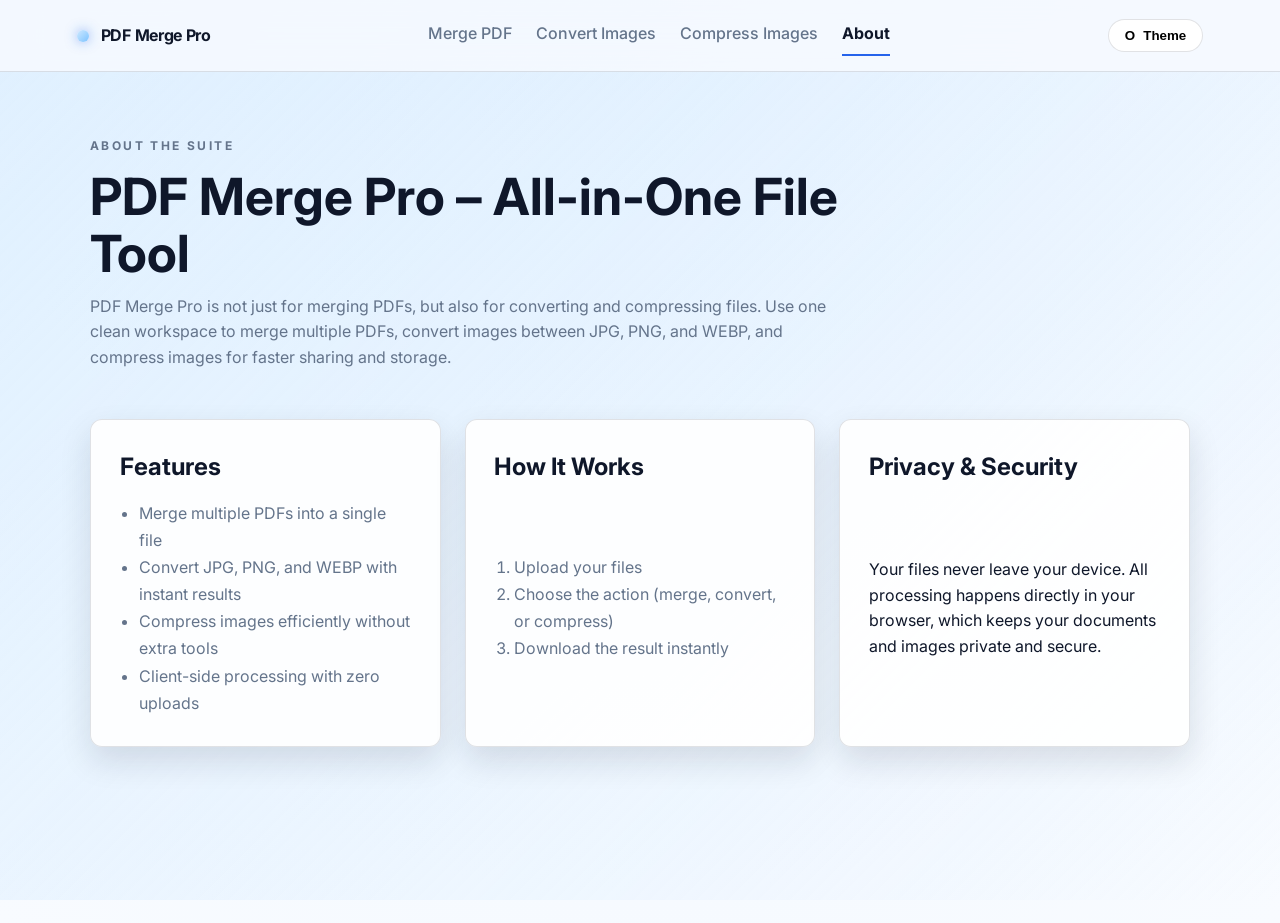
==== about.html @ 88d37eba "theme changes" ====
<!DOCTYPE html>
<html lang="en" data-theme="light">
  <head>
    <link rel="canonical" href="https://pdfmergeapp.netlify.app/about.html" />
    <title>About PDF Merge Pro</title>
    <meta
      name="description"
      content="Learn how PDF Merge Pro helps you merge PDFs, convert images, and compress files."
    />
    <meta name="author" content="PDF Merge Pro" />
    <meta name="robots" content="index, follow" />
    <meta charset="UTF-8" />
    <meta name="viewport" content="width=device-width, initial-scale=1.0" />
    <link rel="icon" href="./favicon.ico" />

    <script>
      (function () {
        const savedTheme =
          localStorage.getItem("theme") || localStorage.getItem("pdf-theme");
        if (savedTheme === "dark") {
          document.documentElement.setAttribute("data-theme", "dark");
          localStorage.setItem("theme", "dark");
        } else {
          document.documentElement.setAttribute("data-theme", "light");
          localStorage.setItem("theme", "light");
        }
      })();
    </script>

    <link rel="preconnect" href="https://fonts.googleapis.com" />
    <link rel="preconnect" href="https://fonts.gstatic.com" crossorigin />
    <link
      href="https://fonts.googleapis.com/css2?family=Inter:wght@400;500;600;700&display=swap"
      rel="stylesheet"
    />
    <link rel="stylesheet" href="./styles/styles.css" />
  </head>
  <body>
    <header class="site-header">
      <nav class="navbar">
        <div class="brand">
          <span class="logo-dot"></span>
          <span class="brand-text">PDF Merge Pro</span>
        </div>
        <div class="nav-links">
          <a href="index.html">Merge PDF</a>
          <a href="convert.html">Convert Images</a>
          <a href="compress.html">Compress Images</a>
          <a href="about.html" class="active">About</a>
        </div>
        <button class="theme-toggle" id="themeToggle" type="button" aria-label="Toggle dark mode">
          <span class="toggle-icon">O</span>
          <span class="toggle-text">Theme</span>
        </button>
      </nav>
    </header>

    <main>
      <section class="about-page container">
        <div class="about-hero">
          <p class="eyebrow">About the suite</p>
          <h1>PDF Merge Pro – All-in-One File Tool</h1>
          <p>
            PDF Merge Pro is not just for merging PDFs, but also for converting and compressing files.
            Use one clean workspace to merge multiple PDFs, convert images between JPG, PNG, and WEBP,
            and compress images for faster sharing and storage.
          </p>
        </div>

        <div class="about-grid">
          <article class="about-card">
            <h2>Features</h2>
            <ul>
              <li>Merge multiple PDFs into a single file</li>
              <li>Convert JPG, PNG, and WEBP with instant results</li>
              <li>Compress images efficiently without extra tools</li>
              <li>Client-side processing with zero uploads</li>
            </ul>
          </article>

          <article class="about-card">
            <h2>How It Works</h2>
            <ol>
              <li>Upload your files</li>
              <li>Choose the action (merge, convert, or compress)</li>
              <li>Download the result instantly</li>
            </ol>
          </article>

          <article class="about-card">
            <h2>Privacy & Security</h2>
            <p>
              Your files never leave your device. All processing happens directly in your browser,
              which keeps your documents and images private and secure.
            </p>
          </article>
        </div>
      </section>
    </main>

    <script>
      (function () {
        const themeToggle = document.getElementById("themeToggle");
        const initTheme = () => {
          const stored = localStorage.getItem("theme") || localStorage.getItem("pdf-theme");
          if (stored) {
            document.documentElement.setAttribute("data-theme", stored);
            localStorage.setItem("theme", stored);
          }
        };
        const toggleTheme = () => {
          const current = document.documentElement.getAttribute("data-theme");
          const next = current === "dark" ? "light" : "dark";
          document.documentElement.setAttribute("data-theme", next);
          localStorage.setItem("theme", next);
        };
        if (themeToggle) {
          themeToggle.addEventListener("click", toggleTheme);
          initTheme();
        }
      })();
    </script>
  </body>
</html>
---- styles/styles.css ----
:root {
  color-scheme: light;
  --bg: #f8fbff;
  --bg-alt: #eef6ff;
  --surface: rgba(255, 255, 255, 0.9);
  --surface-strong: #ffffff;
  --surface-muted: rgba(255, 255, 255, 0.7);
  --text: #0f172a;
  --muted: #64748b;
  --accent: #2563eb;
  --accent-hover: #3b82f6;
  --accent-soft: rgba(37, 99, 235, 0.12);
  --border: rgba(15, 23, 42, 0.12);
  --shadow-lg: 0 24px 60px rgba(15, 23, 42, 0.14);
  --shadow-md: 0 14px 32px rgba(15, 23, 42, 0.12);
  --radius-lg: 16px;
  --radius-md: 12px;
  --max-width: 1100px;
}

[data-theme="dark"] {
  color-scheme: dark;
  --bg: #0f172a;
  --bg-alt: #111c34;
  --surface: rgba(15, 23, 42, 0.68);
  --surface-strong: rgba(17, 24, 39, 0.95);
  --surface-muted: rgba(15, 23, 42, 0.58);
  --text: #e2e8f0;
  --muted: #94a3b8;
  --accent: #60a5fa;
  --accent-hover: #93c5fd;
  --accent-soft: rgba(96, 165, 250, 0.18);
  --border: rgba(148, 163, 184, 0.2);
  --shadow-lg: 0 24px 60px rgba(2, 6, 23, 0.6);
  --shadow-md: 0 14px 32px rgba(2, 6, 23, 0.45);
}

* {
  box-sizing: border-box;
  margin: 0;
  padding: 0;
}

body {
  font-family: "Inter", sans-serif;
  background: radial-gradient(circle at top, var(--bg-alt), var(--bg));
  color: var(--text);
  min-height: 100vh;
  line-height: 1.6;
  overflow-x: hidden;
}

body::before {
  content: "";
  position: fixed;
  inset: 0;
  background: linear-gradient(135deg, rgba(207, 233, 255, 0.55), rgba(124, 195, 255, 0));
  pointer-events: none;
  z-index: -2;
}

[data-theme="dark"] body::before {
  background: radial-gradient(circle at top, rgba(96, 165, 250, 0.08), transparent 70%);
}

[hidden] {
  display: none !important;
}

a {
  color: inherit;
  text-decoration: none;
}

main {
  padding: 0 6vw 5rem;
}

.container {
  width: min(100%, var(--max-width));
  margin: 0 auto;
}

.glass {
  background: var(--surface);
  border: 1px solid var(--border);
  border-radius: var(--radius-lg);
  box-shadow: var(--shadow-lg);
  backdrop-filter: blur(18px);
}

.site-header {
  position: sticky;
  top: 0;
  z-index: 10;
  background: rgba(248, 251, 255, 0.8);
  border-bottom: 1px solid var(--border);
  backdrop-filter: blur(18px);
}

[data-theme="dark"] .site-header {
  background: rgba(15, 23, 42, 0.8);
}

.navbar {
  display: flex;
  align-items: center;
  justify-content: space-between;
  padding: 1.2rem 6vw;
  gap: 1.5rem;
}

.brand {
  display: flex;
  align-items: center;
  gap: 0.75rem;
  font-weight: 700;
  letter-spacing: -0.02em;
}

.logo-dot {
  width: 12px;
  height: 12px;
  border-radius: 50%;
  background: linear-gradient(135deg, #cfe9ff, #7cc3ff);
  box-shadow: 0 0 12px rgba(37, 99, 235, 0.5);
}

.nav-links {
  display: flex;
  gap: 1.5rem;
  font-weight: 500;
  color: var(--muted);
}

.nav-links a {
  position: relative;
  padding-bottom: 0.2rem;
  transition: color 0.3s ease;
}

.nav-links a::after {
  content: "";
  position: absolute;
  left: 0;
  bottom: -6px;
  width: 0;
  height: 2px;
  background: var(--accent);
  transition: width 0.3s ease;
}

.nav-links a:hover {
  color: var(--text);
}

.nav-links a:hover::after {
  width: 100%;
}

.nav-links a.active {
  color: var(--text);
  font-weight: 700;
}

.nav-links a.active::after {
  width: 100%;
}

.theme-toggle {
  border: 1px solid var(--border);
  background: var(--surface-strong);
  border-radius: 999px;
  padding: 0.5rem 1rem;
  display: inline-flex;
  align-items: center;
  gap: 0.5rem;
  font-weight: 600;
  cursor: pointer;
  transition: all 0.3s ease;
}

.theme-toggle:hover {
  transform: translateY(-1px) scale(1.02);
}

.eyebrow {
  text-transform: uppercase;
  letter-spacing: 0.2em;
  font-size: 0.75rem;
  color: var(--accent);
  font-weight: 700;
}

.hero {
  display: grid;
  grid-template-columns: repeat(auto-fit, minmax(280px, 1fr));
  gap: 2.5rem;
  padding: 4rem 0 2rem;
  align-items: center;
}

.hero h1 {
  font-size: clamp(2.5rem, 4vw, 3rem);
  font-weight: 700;
  line-height: 1.1;
  letter-spacing: -0.02em;
}

.hero p {
  color: var(--muted);
}

.hero-actions {
  margin-top: 1.5rem;
  display: flex;
  gap: 1rem;
  flex-wrap: wrap;
}

.hero-card {
  padding: 2rem;
}

.tool-shell {
  margin-top: 2rem;
  padding: 2rem;
}

.tool-grid {
  display: grid;
  grid-template-columns: repeat(auto-fit, minmax(280px, 1fr));
  gap: 2rem;
  align-items: start;
}

.drop-zone,
.converter-drop,
.compress-drop {
  border: 2px dashed var(--border);
  border-radius: var(--radius-md);
  padding: 2rem 1.5rem;
  text-align: center;
  background: var(--surface-muted);
  transition: all 0.3s ease;
  position: relative;
}

.drop-zone.active,
.converter-drop.active,
.compress-drop.active {
  border-color: var(--accent);
  background: var(--accent-soft);
}

.drop-zone input,
.converter-drop input,
.compress-drop input {
  position: absolute;
  inset: 0;
  opacity: 0;
  cursor: pointer;
}

.drop-content,
.converter-drop-content,
.compress-drop-content {
  display: grid;
  gap: 0.5rem;
  color: var(--muted);
}

.drop-icon,
.converter-drop-icon,
.compress-drop-icon {
  font-size: 2rem;
  color: var(--accent);
}

.primary,
.ghost {
  border-radius: 999px;
  padding: 0.75rem 1.6rem;
  font-weight: 600;
  cursor: pointer;
  border: none;
  transition: all 0.3s ease;
}

.primary {
  background: var(--accent);
  color: #ffffff;
  box-shadow: 0 14px 24px rgba(37, 99, 235, 0.22);
}

.primary:hover {
  background: var(--accent-hover);
  transform: translateY(-1px) scale(1.02);
}

.ghost {
  background: transparent;
  border: 1px solid var(--border);
  color: var(--text);
}

.ghost:hover {
  border-color: var(--accent);
  transform: translateY(-1px) scale(1.02);
}

.status,
.converter-status,
.compress-status {
  margin-top: 1rem;
  min-height: 1.4rem;
  font-weight: 600;
}

.status.success,
.converter-status.success,
.compress-status.success {
  color: #16a34a;
}

.status.error,
.converter-status.error,
.compress-status.error {
  color: #dc2626;
}

.status.info,
.converter-status.info,
.compress-status.info {
  color: var(--muted);
}

.file-list,
.results-list,
.compress-results-list {
  list-style: none;
  display: grid;
  gap: 1rem;
  margin-top: 1.5rem;
}

.file-card,
.result-card,
.compress-result-card {
  background: var(--surface-muted);
  border-radius: var(--radius-md);
  padding: 1rem 1.2rem;
  border: 1px solid var(--border);
}

.progress,
.compress-progress {
  margin-top: 1rem;
  display: flex;
  align-items: center;
  gap: 1rem;
}

.progress[aria-hidden="true"],
.compress-progress[aria-hidden="true"] {
  display: none;
}

.progress-track,
.compress-track {
  flex: 1;
  height: 8px;
  background: rgba(100, 116, 139, 0.2);
  border-radius: 999px;
  overflow: hidden;
}

.progress-fill,
.compress-fill {
  height: 100%;
  width: 0;
  background: linear-gradient(120deg, #cfe9ff, #7cc3ff);
  transition: width 0.2s ease;
}

.download-panel {
  margin-top: 1.5rem;
  padding: 1.5rem;
  border-radius: var(--radius-md);
  background: var(--accent-soft);
  display: flex;
  align-items: center;
  justify-content: space-between;
  gap: 1rem;
}

.converter-actions,
.compress-actions,
.merge-actions {
  display: flex;
  gap: 0.8rem;
  flex-wrap: wrap;
  margin-top: 1.5rem;
}

.converter-controls,
.compress-controls {
  display: grid;
  gap: 1rem;
  margin-top: 1.5rem;
}

.control-row label,
.converter-controls label,
.filename-label {
  font-weight: 600;
  color: var(--muted);
}

select,
input[type="text"],
input[type="number"],
input[type="range"] {
  width: 100%;
  border: 1px solid var(--border);
  background: var(--surface-strong);
  border-radius: var(--radius-md);
  padding: 0.6rem 0.8rem;
  font-weight: 500;
  color: var(--text);
}

.converter-results,
.compress-results,
.merge-list {
  padding: 2rem;
}

.results-header,
.compress-results-header {
  display: flex;
  align-items: center;
  justify-content: space-between;
  gap: 1rem;
  margin-bottom: 1rem;
}

#imageCount,
#compressCount {
  color: var(--muted);
  font-weight: 600;
}

.result-meta,
.compress-result-meta {
  color: var(--muted);
  font-size: 0.9rem;
}

.results-empty,
.compress-empty,
.empty-state {
  text-align: center;
  padding: 2rem;
  border: 1px dashed var(--border);
  border-radius: var(--radius-md);
  color: var(--muted);
}

.converter-loading,
.compress-loading,
.loading {
  position: fixed;
  inset: 0;
  background: rgba(15, 23, 42, 0.4);
  display: grid;
  place-items: center;
  color: #ffffff;
  gap: 1rem;
  backdrop-filter: blur(6px);
}

.spinner {
  width: 48px;
  height: 48px;
  border-radius: 50%;
  border: 4px solid rgba(255, 255, 255, 0.2);
  border-top-color: #ffffff;
  animation: spin 1s linear infinite;
}

.file-card {
  display: grid;
  grid-template-columns: auto 1fr auto auto;
  align-items: center;
  gap: 1rem;
}

.file-order {
  width: 36px;
  height: 36px;
  border-radius: 50%;
  background: var(--accent-soft);
  display: grid;
  place-items: center;
  font-weight: 700;
}

.file-info h4 {
  font-weight: 600;
  margin-bottom: 0.2rem;
}

.file-info span {
  color: var(--muted);
  font-size: 0.85rem;
}

.drag-handle,
.remove {
  border: none;
  background: transparent;
  font-weight: 600;
  color: var(--muted);
  cursor: grab;
}

.remove {
  color: #dc2626;
  cursor: pointer;
}

.compress-result-main {
  display: flex;
  align-items: center;
  justify-content: space-between;
  gap: 1rem;
  flex-wrap: wrap;
}

.compress-preview {
  display: grid;
  grid-template-columns: repeat(auto-fit, minmax(120px, 1fr));
  gap: 0.8rem;
  margin-top: 0.8rem;
}

.preview-item {
  display: grid;
  gap: 0.4rem;
  color: var(--muted);
  font-size: 0.8rem;
}

.preview-item img {
  width: 100%;
  border-radius: var(--radius-md);
  border: 1px solid var(--border);
  background: #ffffff;
  object-fit: cover;
}

.slider-row {
  display: flex;
  align-items: center;
  gap: 1rem;
}

.resize-row {
  display: grid;
  grid-template-columns: repeat(auto-fit, minmax(120px, 1fr));
  gap: 0.8rem;
}

.progress-text,
.compress-text {
  font-weight: 600;
  color: var(--muted);
}

.about-page {
  padding: 4rem 0 6rem;
}

.about-hero {
  max-width: 760px;
  display: grid;
  gap: 0.8rem;
  margin-bottom: 3rem;
}

.about-hero h1 {
  font-size: clamp(2.4rem, 4vw, 3.2rem);
  font-weight: 700;
  line-height: 1.1;
}

.about-hero p {
  color: var(--muted);
}

.about-grid {
  display: grid;
  grid-template-columns: repeat(auto-fit, minmax(240px, 1fr));
  gap: 1.5rem;
}

.about-card {
  background: var(--surface);
  border-radius: var(--radius-md);
  padding: 1.8rem;
  box-shadow: var(--shadow-md);
  display: grid;
  gap: 0.8rem;
  border: 1px solid var(--border);
}

.about-card ul,
.about-card ol {
  margin-left: 1.2rem;
  color: var(--muted);
  line-height: 1.7;
}

@keyframes spin {
  to {
    transform: rotate(360deg);
  }
}

@media (max-width: 900px) {
  .nav-links {
    display: none;
  }
}

@media (max-width: 768px) {
  .hero {
    padding-top: 2.5rem;
  }

  .hero-actions,
  .converter-actions,
  .compress-actions,
  .merge-actions {
    flex-direction: column;
    align-items: stretch;
  }

  .file-card {
    grid-template-columns: 1fr;
    justify-items: start;
  }

  .download-panel {
    flex-direction: column;
    align-items: flex-start;
  }
}
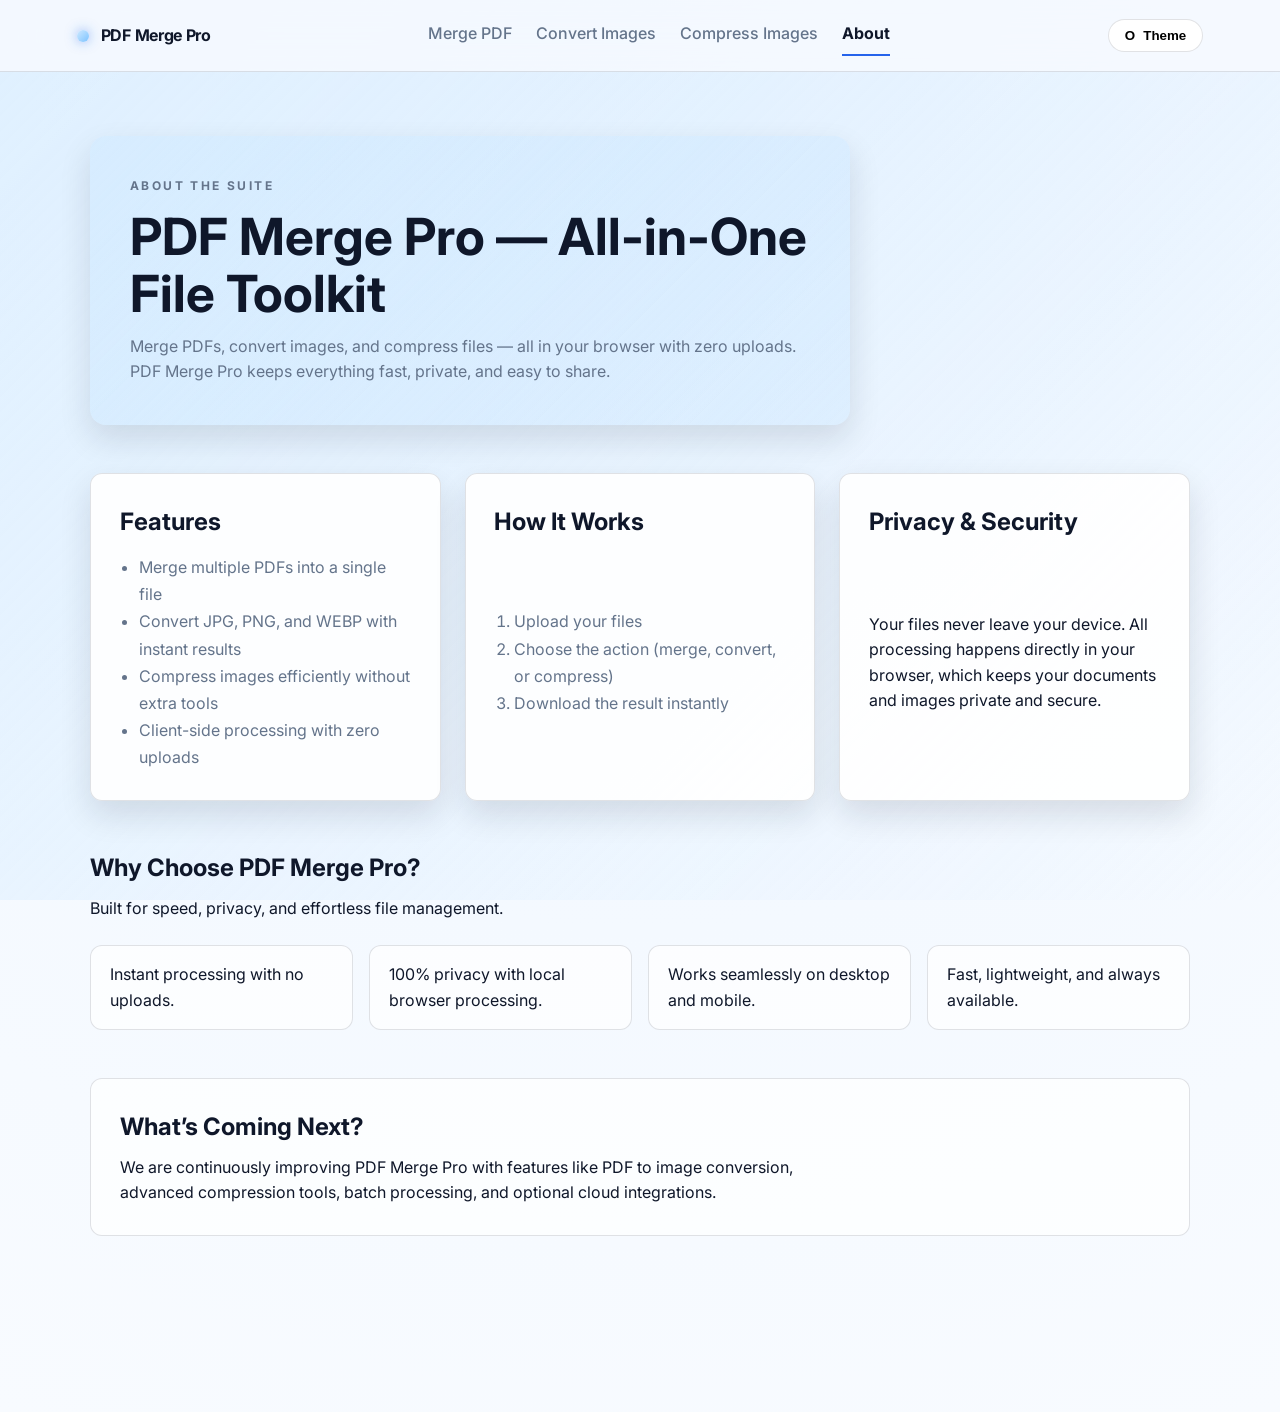
==== commit bf82aa35: "optimised layout" ====
--- a/about.html
+++ b/about.html
@@ -57,13 +57,12 @@
 
     <main>
       <section class="about-page container">
-        <div class="about-hero">
+        <div class="about-hero about-hero-card">
           <p class="eyebrow">About the suite</p>
-          <h1>PDF Merge Pro – All-in-One File Tool</h1>
+          <h1>PDF Merge Pro — All-in-One File Toolkit</h1>
           <p>
-            PDF Merge Pro is not just for merging PDFs, but also for converting and compressing files.
-            Use one clean workspace to merge multiple PDFs, convert images between JPG, PNG, and WEBP,
-            and compress images for faster sharing and storage.
+            Merge PDFs, convert images, and compress files — all in your browser with zero uploads.
+            PDF Merge Pro keeps everything fast, private, and easy to share.
           </p>
         </div>
 
@@ -95,6 +94,29 @@
             </p>
           </article>
         </div>
+
+        <section class="about-section">
+          <div class="about-section-header">
+            <h2>Why Choose PDF Merge Pro?</h2>
+            <p>Built for speed, privacy, and effortless file management.</p>
+          </div>
+          <div class="trust-grid">
+            <div class="trust-card">Instant processing with no uploads.</div>
+            <div class="trust-card">100% privacy with local browser processing.</div>
+            <div class="trust-card">Works seamlessly on desktop and mobile.</div>
+            <div class="trust-card">Fast, lightweight, and always available.</div>
+          </div>
+        </section>
+
+        <section class="about-section future-section">
+          <div class="about-section-header">
+            <h2>What’s Coming Next?</h2>
+            <p>
+              We are continuously improving PDF Merge Pro with features like PDF to image conversion,
+              advanced compression tools, batch processing, and optional cloud integrations.
+            </p>
+          </div>
+        </section>
       </section>
     </main>
 
--- a/styles/styles.css
+++ b/styles/styles.css
@@ -211,6 +211,10 @@
   color: var(--muted);
 }
 
+.hero-copy {
+  max-width: 520px;
+}
+
 .hero-actions {
   margin-top: 1.5rem;
   display: flex;
@@ -218,8 +222,45 @@
   flex-wrap: wrap;
 }
 
+.hero-actions .ghost {
+  background: transparent;
+  opacity: 0.85;
+}
+
 .hero-card {
   padding: 2rem;
+}
+
+.compress-hero {
+  position: relative;
+}
+
+.compress-hero::after {
+  content: "";
+  position: absolute;
+  top: -40px;
+  right: -60px;
+  width: 320px;
+  height: 320px;
+  background: radial-gradient(circle, rgba(124, 195, 255, 0.35), transparent 70%);
+  filter: blur(12px);
+  z-index: -1;
+}
+
+[data-theme="dark"] .compress-hero::after {
+  background: radial-gradient(circle, rgba(96, 165, 250, 0.2), transparent 70%);
+}
+
+.tool-card {
+  background: rgba(255, 255, 255, 0.03);
+  border-radius: 16px;
+  padding: 24px;
+  box-shadow: 0 10px 30px rgba(0, 0, 0, 0.25);
+  backdrop-filter: blur(10px);
+}
+
+[data-theme="dark"] .tool-card {
+  background: rgba(15, 23, 42, 0.55);
 }
 
 .tool-shell {
@@ -298,6 +339,12 @@
   transform: translateY(-1px) scale(1.02);
 }
 
+.primary:active,
+.ghost:active,
+.secondary:active {
+  transform: scale(0.98);
+}
+
 .ghost {
   background: transparent;
   border: 1px solid var(--border);
@@ -307,6 +354,30 @@
 .ghost:hover {
   border-color: var(--accent);
   transform: translateY(-1px) scale(1.02);
+}
+
+.secondary {
+  background: transparent;
+  border: 1px solid var(--accent);
+  color: var(--accent);
+  border-radius: 999px;
+  padding: 0.75rem 1.6rem;
+  font-weight: 600;
+  cursor: pointer;
+  transition: all 0.3s ease;
+}
+
+.secondary:hover {
+  background: var(--accent-soft);
+  transform: translateY(-1px) scale(1.02);
+}
+
+.primary-gradient {
+  background: linear-gradient(120deg, #2563eb, #3b82f6);
+}
+
+.primary-gradient:hover {
+  background: linear-gradient(120deg, #1d4ed8, #60a5fa);
 }
 
 .status,
@@ -403,6 +474,14 @@
   margin-top: 1.5rem;
 }
 
+.compress-actions {
+  align-items: center;
+}
+
+.compress-actions button {
+  min-height: 44px;
+}
+
 .converter-controls,
 .compress-controls {
   display: grid;
@@ -430,10 +509,75 @@
   color: var(--text);
 }
 
+input[type="range"] {
+  height: 8px;
+  padding: 0;
+  background: linear-gradient(90deg, rgba(37, 99, 235, 0.4), rgba(59, 130, 246, 0.2));
+  appearance: none;
+}
+
+input[type="range"]::-webkit-slider-thumb {
+  appearance: none;
+  width: 18px;
+  height: 18px;
+  border-radius: 50%;
+  background: var(--accent);
+  box-shadow: 0 4px 10px rgba(37, 99, 235, 0.35);
+  cursor: pointer;
+}
+
+input[type="range"]::-moz-range-thumb {
+  width: 18px;
+  height: 18px;
+  border-radius: 50%;
+  border: none;
+  background: var(--accent);
+  box-shadow: 0 4px 10px rgba(37, 99, 235, 0.35);
+  cursor: pointer;
+}
+
+.ratio-toggle {
+  display: inline-flex;
+  align-items: center;
+  gap: 0.5rem;
+  font-size: 0.9rem;
+  color: var(--muted);
+}
+
+.ratio-toggle input {
+  width: auto;
+}
+
+.select-field {
+  position: relative;
+}
+
+.select-field::after {
+  content: "v";
+  position: absolute;
+  right: 14px;
+  top: 50%;
+  transform: translateY(-50%);
+  color: var(--muted);
+  pointer-events: none;
+  font-size: 0.85rem;
+}
+
+.select-field select {
+  appearance: none;
+  padding-right: 2rem;
+}
+
 .converter-results,
 .compress-results,
 .merge-list {
   padding: 2rem;
+}
+
+.panel-dashed {
+  border: 1px dashed var(--border);
+  border-radius: var(--radius-md);
+  background: var(--surface-muted);
 }
 
 .results-header,
@@ -465,6 +609,14 @@
   border: 1px dashed var(--border);
   border-radius: var(--radius-md);
   color: var(--muted);
+}
+
+.compress-empty::before {
+  content: "[ ]";
+  display: block;
+  font-size: 1.4rem;
+  color: var(--muted);
+  margin-bottom: 0.5rem;
 }
 
 .converter-loading,
@@ -589,6 +741,17 @@
   margin-bottom: 3rem;
 }
 
+.about-hero-card {
+  padding: 2.5rem;
+  border-radius: var(--radius-lg);
+  background: linear-gradient(135deg, rgba(207, 233, 255, 0.55), rgba(124, 195, 255, 0.1));
+  box-shadow: var(--shadow-md);
+}
+
+[data-theme="dark"] .about-hero-card {
+  background: linear-gradient(135deg, rgba(30, 64, 175, 0.35), rgba(15, 23, 42, 0.2));
+}
+
 .about-hero h1 {
   font-size: clamp(2.4rem, 4vw, 3.2rem);
   font-weight: 700;
@@ -613,6 +776,12 @@
   display: grid;
   gap: 0.8rem;
   border: 1px solid var(--border);
+  transition: transform 0.3s ease, box-shadow 0.3s ease;
+}
+
+.about-card:hover {
+  transform: translateY(-4px);
+  box-shadow: var(--shadow-lg);
 }
 
 .about-card ul,
@@ -620,6 +789,43 @@
   margin-left: 1.2rem;
   color: var(--muted);
   line-height: 1.7;
+}
+
+.about-section {
+  margin-top: 3rem;
+  display: grid;
+  gap: 1.5rem;
+}
+
+.about-section-header {
+  max-width: 700px;
+  display: grid;
+  gap: 0.5rem;
+}
+
+.trust-grid {
+  display: grid;
+  grid-template-columns: repeat(auto-fit, minmax(200px, 1fr));
+  gap: 1rem;
+}
+
+.trust-card {
+  padding: 1rem 1.2rem;
+  border-radius: var(--radius-md);
+  background: var(--surface-muted);
+  border: 1px solid var(--border);
+  transition: transform 0.3s ease;
+}
+
+.trust-card:hover {
+  transform: translateY(-3px);
+}
+
+.future-section {
+  padding: 1.8rem;
+  border-radius: var(--radius-md);
+  background: var(--surface-muted);
+  border: 1px solid var(--border);
 }
 
 @keyframes spin {
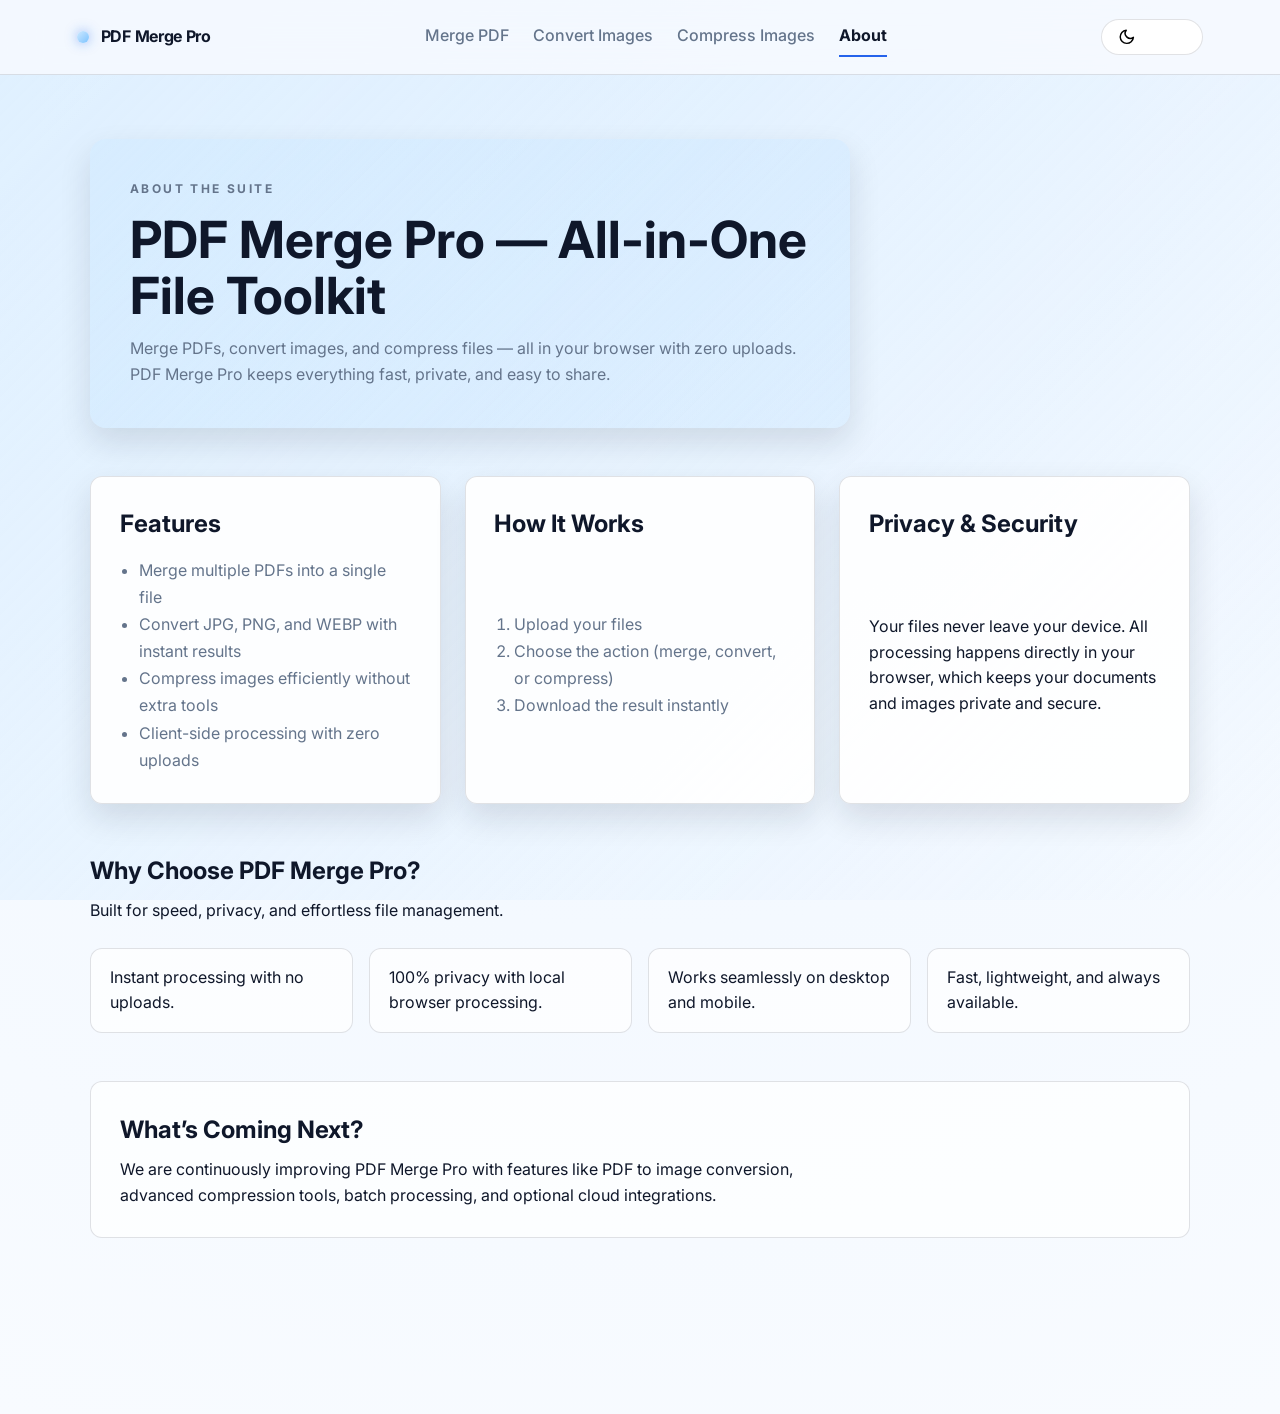
==== commit e61354e4: "fixed the error in mobiole view" ====
--- a/about.html
+++ b/about.html
@@ -1,7 +1,7 @@
 <!DOCTYPE html>
 <html lang="en" data-theme="light">
   <head>
-    <link rel="canonical" href="https://pdfmergeapp.netlify.app/about.html" />
+    <link rel="canonical" href="https://mergepdfpro.netlify.app/about.html" />
     <title>About PDF Merge Pro</title>
     <meta
       name="description"
@@ -43,13 +43,13 @@
           <span class="brand-text">PDF Merge Pro</span>
         </div>
         <div class="nav-links">
-          <a href="index.html">Merge PDF</a>
-          <a href="convert.html">Convert Images</a>
-          <a href="compress.html">Compress Images</a>
-          <a href="about.html" class="active">About</a>
+          <a href="https://mergepdfpro.netlify.app/index.html">Merge PDF</a>
+          <a href="https://mergepdfpro.netlify.app/convert.html">Convert Images</a>
+          <a href="https://mergepdfpro.netlify.app/compress.html">Compress Images</a>
+          <a href="https://mergepdfpro.netlify.app/about.html" class="active">About</a>
         </div>
         <button class="theme-toggle" id="themeToggle" type="button" aria-label="Toggle dark mode">
-          <span class="toggle-icon">O</span>
+          <span class="toggle-icon" aria-hidden="true"></span>
           <span class="toggle-text">Theme</span>
         </button>
       </nav>
@@ -123,18 +123,29 @@
     <script>
       (function () {
         const themeToggle = document.getElementById("themeToggle");
+        const toggleIcon = themeToggle?.querySelector(".toggle-icon");
+        const syncThemeIcon = (theme) => {
+          if (!toggleIcon) return;
+          const sunIcon =
+            '<svg viewBox="0 0 24 24" aria-hidden="true" fill="none" stroke="currentColor" stroke-width="2" stroke-linecap="round" stroke-linejoin="round"><circle cx="12" cy="12" r="4"></circle><path d="M12 2v2"></path><path d="M12 20v2"></path><path d="M4.93 4.93l1.41 1.41"></path><path d="M17.66 17.66l1.41 1.41"></path><path d="M2 12h2"></path><path d="M20 12h2"></path><path d="M4.93 19.07l1.41-1.41"></path><path d="M17.66 6.34l1.41-1.41"></path></svg>';
+          const moonIcon =
+            '<svg viewBox="0 0 24 24" aria-hidden="true" fill="none" stroke="currentColor" stroke-width="2" stroke-linecap="round" stroke-linejoin="round"><path d="M21 12.79A9 9 0 1 1 11.21 3a7 7 0 0 0 9.79 9.79z"></path></svg>';
+          toggleIcon.innerHTML = theme === "dark" ? sunIcon : moonIcon;
+        };
         const initTheme = () => {
           const stored = localStorage.getItem("theme") || localStorage.getItem("pdf-theme");
           if (stored) {
             document.documentElement.setAttribute("data-theme", stored);
             localStorage.setItem("theme", stored);
           }
+          syncThemeIcon(stored || document.documentElement.getAttribute("data-theme") || "light");
         };
         const toggleTheme = () => {
           const current = document.documentElement.getAttribute("data-theme");
           const next = current === "dark" ? "light" : "dark";
           document.documentElement.setAttribute("data-theme", next);
           localStorage.setItem("theme", next);
+          syncThemeIcon(next);
         };
         if (themeToggle) {
           themeToggle.addEventListener("click", toggleTheme);
--- a/styles/styles.css
+++ b/styles/styles.css
@@ -180,6 +180,24 @@
   transition: all 0.3s ease;
 }
 
+.toggle-icon {
+  display: inline-flex;
+  align-items: center;
+  justify-content: center;
+  width: 1.1rem;
+  height: 1.1rem;
+}
+
+.toggle-icon svg {
+  width: 100%;
+  height: 100%;
+  display: block;
+}
+
+.toggle-text {
+  color: transparent;
+}
+
 .theme-toggle:hover {
   transform: translateY(-1px) scale(1.02);
 }
@@ -320,11 +338,13 @@
 
 .primary,
 .ghost {
-  border-radius: 999px;
-  padding: 0.75rem 1.6rem;
+  border-radius: 12px;
+  padding: 0.7rem 1.25rem;
   font-weight: 600;
+  font-size: 0.95rem;
   cursor: pointer;
   border: none;
+  min-height: 44px;
   transition: all 0.3s ease;
 }
 
@@ -360,16 +380,30 @@
   background: transparent;
   border: 1px solid var(--accent);
   color: var(--accent);
-  border-radius: 999px;
-  padding: 0.75rem 1.6rem;
+  border-radius: 12px;
+  padding: 0.7rem 1.25rem;
   font-weight: 600;
+  font-size: 0.95rem;
   cursor: pointer;
+  min-height: 44px;
   transition: all 0.3s ease;
 }
 
 .secondary:hover {
   background: var(--accent-soft);
   transform: translateY(-1px) scale(1.02);
+}
+
+.select-pdf-btn {
+  height: 44px !important;
+  min-height: 44px !important;
+  padding: 0 20px !important;
+  font-size: 0.95rem !important;
+  line-height: 44px !important;
+  border-radius: 12px !important;
+  display: inline-flex !important;
+  align-items: center !important;
+  justify-content: center !important;
 }
 
 .primary-gradient {
@@ -478,8 +512,9 @@
   align-items: center;
 }
 
-.compress-actions button {
-  min-height: 44px;
+.helper-text {
+  font-size: 0.85rem;
+  color: var(--muted);
 }
 
 .converter-controls,
@@ -836,6 +871,15 @@
 
 @media (max-width: 900px) {
   .nav-links {
+    display: flex;
+    flex: 1 1 auto;
+    min-width: 0;
+    overflow-x: auto;
+    white-space: nowrap;
+    scrollbar-width: none;
+  }
+
+  .nav-links::-webkit-scrollbar {
     display: none;
   }
 }
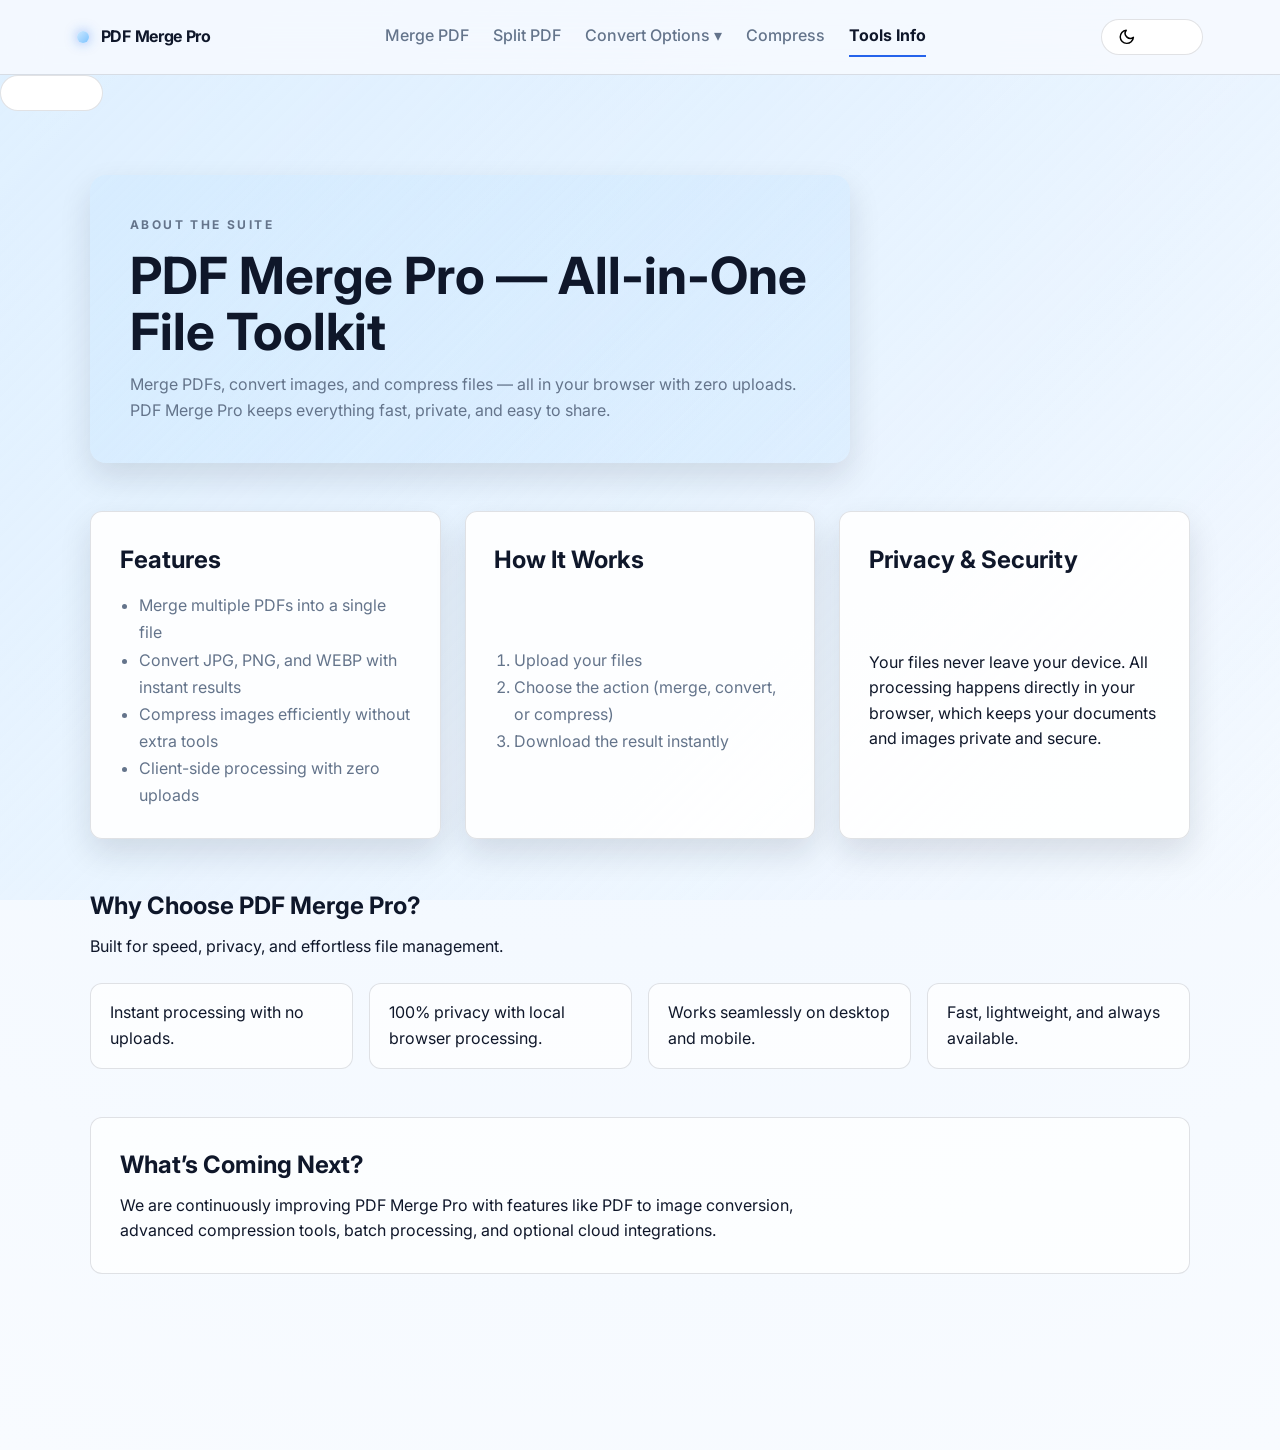
==== commit bcc645cd: "added new feature" ====
--- a/about.html
+++ b/about.html
@@ -42,12 +42,40 @@
           <span class="logo-dot"></span>
           <span class="brand-text">PDF Merge Pro</span>
         </div>
+        
+        <!-- Scalable SaaS Navigation -->
         <div class="nav-links">
-          <a href="https://mergepdfpro.netlify.app/index.html">Merge PDF</a>
-          <a href="https://mergepdfpro.netlify.app/convert.html">Convert Images</a>
-          <a href="https://mergepdfpro.netlify.app/compress.html">Compress Images</a>
-          <a href="https://mergepdfpro.netlify.app/about.html" class="active">About</a>
+          <a href="/index.html" class="nav-item">Merge PDF</a>
+          <a href="/split.html" class="nav-item">Split PDF</a>
+          
+          <!-- Convert Dropdown Tool Registry -->
+          <div class="nav-dropdown" aria-haspopup="true" aria-expanded="false" tabindex="0">
+            <span class="nav-item dropdown-toggle">Convert Options ▾</span>
+            <div class="dropdown-menu">
+              <div class="dropdown-group">
+                <span class="dropdown-header">Convert To PDF</span>
+                <a href="/convert.html?type=jpg-to-pdf">JPG to PDF</a>
+                <a href="/convert.html?type=png-to-pdf">PNG to PDF</a>
+              </div>
+              <div class="dropdown-group">
+                <span class="dropdown-header">Convert From PDF</span>
+                <a href="/convert.html?type=pdf-to-jpg">PDF to JPG</a>
+                <a href="/convert.html?type=pdf-to-png">PDF to PNG</a>
+              </div>
+            </div>
+          </div>
+          
+          <!-- Future-ready expansion slot -->
+          <a href="/compress.html" class="nav-item">Compress</a>
+          <a href="/about.html" class="nav-item active">Tools Info</a>
         </div>
+
+        <button class="theme-toggle" id="themeToggle" type="button" aria-label="Toggle dark mode">
+          <span class="toggle-icon" aria-hidden="true"></span>
+          <span class="toggle-text">Theme</span>
+        </button>
+      </nav>
+    </header>
         <button class="theme-toggle" id="themeToggle" type="button" aria-label="Toggle dark mode">
           <span class="toggle-icon" aria-hidden="true"></span>
           <span class="toggle-text">Theme</span>
--- a/styles/styles.css
+++ b/styles/styles.css
@@ -907,3 +907,118 @@
     align-items: flex-start;
   }
 }
+
+/* =========================================================
+   SAAS COMPONENTS ARCHITECTURE - Tool Navigation & Dropdown
+   ========================================================= */
+
+/* Dropdown Container */
+.site-header .nav-links .nav-dropdown {
+  position: relative;
+  display: inline-block;
+  cursor: pointer;
+}
+
+.site-header .nav-links .dropdown-toggle {
+  display: inline-flex;
+  align-items: center;
+  gap: 0.25rem;
+}
+
+/* Dropdown Menu (Absolute, no layout push) */
+.site-header .nav-links .dropdown-menu {
+  position: absolute;
+  top: 100%;
+  left: 0;
+  min-width: 200px;
+  background-color: var(--surface-bg, #ffffff);
+  border: 1px solid var(--border-color, #e2e8f0);
+  border-radius: 8px;
+  box-shadow: 0 10px 15px -3px rgba(0, 0, 0, 0.1), 0 4px 6px -2px rgba(0, 0, 0, 0.05);
+  opacity: 0;
+  visibility: hidden;
+  transform: translateY(10px);
+  transition: opacity 200ms ease, transform 200ms ease, visibility 200ms;
+  z-index: 1000;
+  padding: 0.5rem 0;
+}
+
+/* Hover State (Desktop) & Focus-Within (A11y) */
+.site-header .nav-links .nav-dropdown:hover .dropdown-menu,
+.site-header .nav-links .nav-dropdown:focus-within .dropdown-menu {
+  opacity: 1;
+  visibility: visible;
+  transform: translateY(0);
+}
+
+/* Dropdown Groups & Links */
+.site-header .nav-links .dropdown-group {
+  padding: 0.5rem 0;
+}
+.site-header .nav-links .dropdown-group:not(:last-child) {
+  border-bottom: 1px solid var(--border-color, #e2e8f0);
+}
+
+.site-header .nav-links .dropdown-header {
+  display: block;
+  padding: 0.25rem 1rem;
+  font-size: 0.75rem;
+  font-weight: 700;
+  text-transform: uppercase;
+  color: var(--text-muted, #64748b);
+  letter-spacing: 0.05em;
+}
+
+.site-header .nav-links .dropdown-menu a {
+  display: block;
+  padding: 0.5rem 1rem;
+  color: var(--text-main, #0f172a);
+  text-decoration: none;
+  font-size: 0.875rem;
+  transition: background-color 150ms ease;
+  margin: 0;
+}
+
+.site-header .nav-links .dropdown-menu a:hover {
+  background-color: var(--hover-bg, #f1f5f9);
+}
+
+/* Specific Split UI Modules */
+.split-options-container {
+  display: grid;
+  grid-template-columns: repeat(auto-fit, minmax(200px, 1fr));
+  gap: 1rem;
+  margin: 1.5rem 0;
+}
+
+.split-option-card {
+  border: 1px solid var(--border-color, #e2e8f0);
+  border-radius: 8px;
+  padding: 1rem;
+  cursor: pointer;
+  transition: border-color 150ms ease, background-color 150ms;
+}
+
+.split-option-card:focus-within,
+.split-option-card:hover {
+  border-color: var(--accent-color, #3b82f6);
+  background-color: var(--hover-bg, #f8fafc);
+}
+
+.split-option-card label {
+  display: flex;
+  flex-direction: column;
+  gap: 0.5rem;
+  font-weight: 500;
+  cursor: pointer;
+}
+
+.split-option-card input[type="text"],
+.split-option-card input[type="number"] {
+  width: 100%;
+  padding: 0.5rem;
+  border: 1px solid var(--border-color, #e2e8f0);
+  border-radius: 4px;
+  font-size: 0.875rem;
+}
+
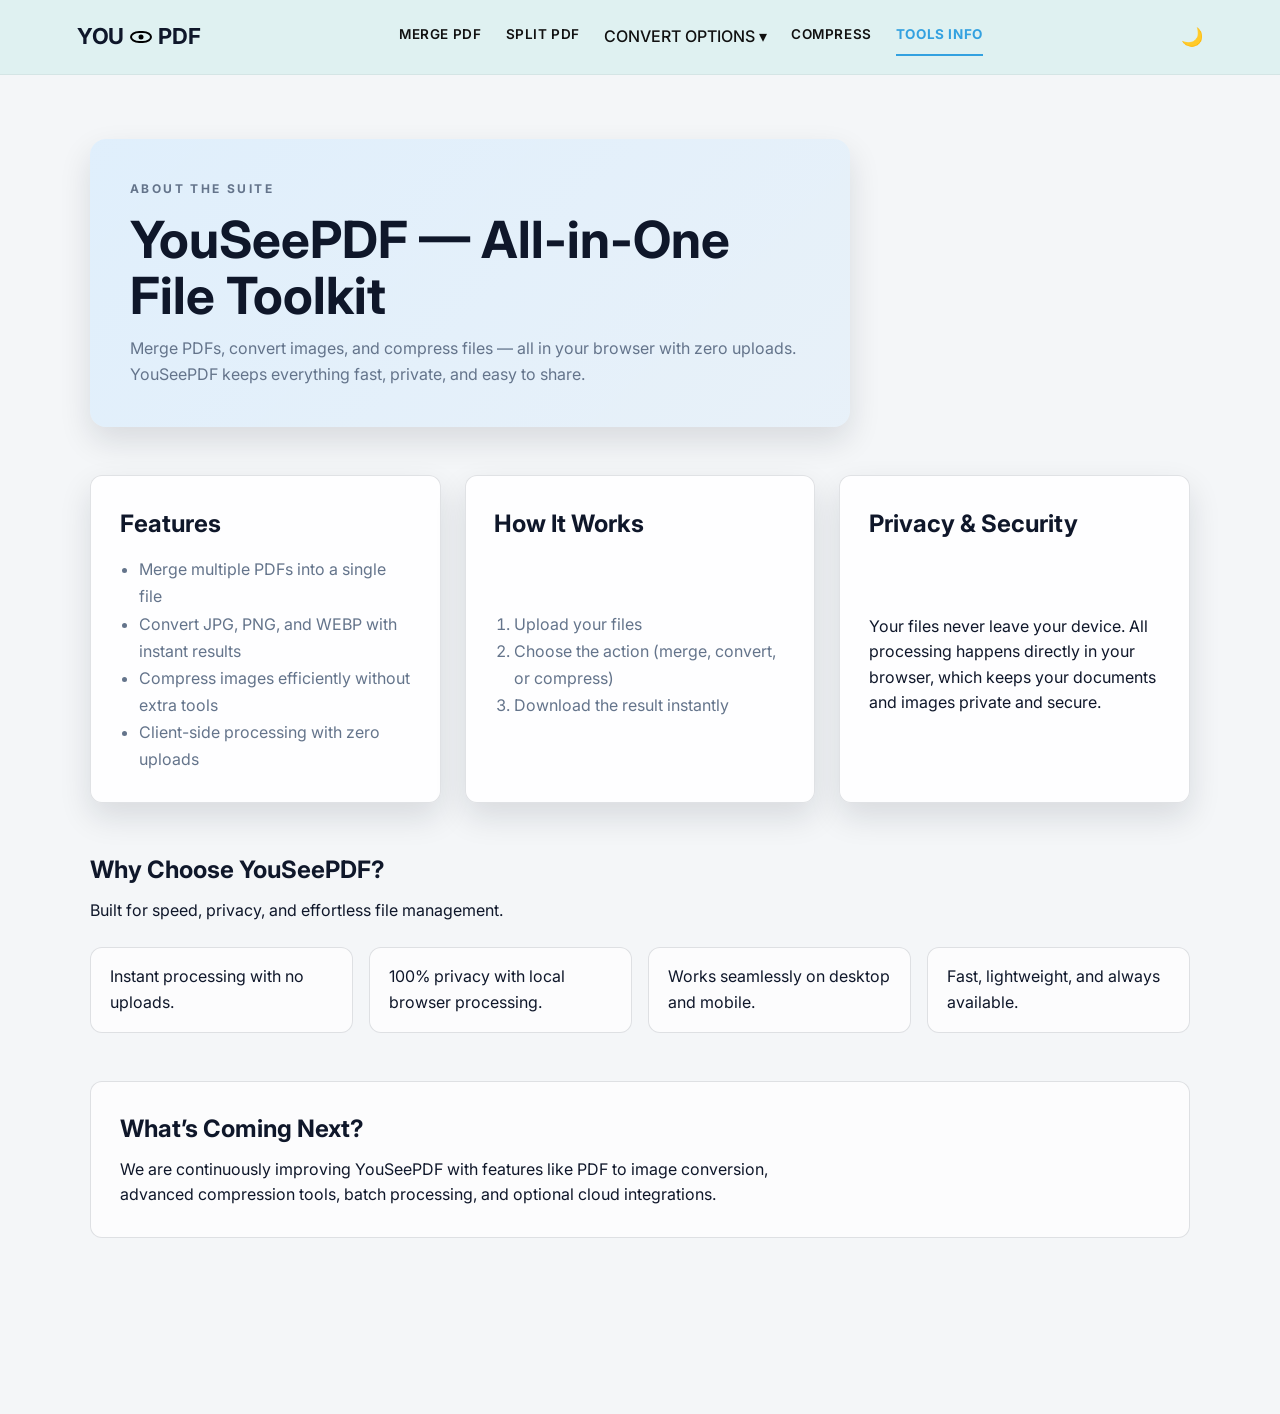
==== commit d0f8613a: "fixing ui" ====
--- a/about.html
+++ b/about.html
@@ -1,13 +1,13 @@
 <!DOCTYPE html>
 <html lang="en" data-theme="light">
   <head>
-    <link rel="canonical" href="https://mergepdfpro.netlify.app/about.html" />
-    <title>About PDF Merge Pro</title>
+    <link rel="canonical" href="https://youseepdf.netlify.app/about.html" />
+    <title>About YouSeePDF</title>
     <meta
       name="description"
-      content="Learn how PDF Merge Pro helps you merge PDFs, convert images, and compress files."
+      content="Learn how YouSeePDF helps you merge PDFs, convert images, and compress files."
     />
-    <meta name="author" content="PDF Merge Pro" />
+    <meta name="author" content="YouSeePDF" />
     <meta name="robots" content="index, follow" />
     <meta charset="UTF-8" />
     <meta name="viewport" content="width=device-width, initial-scale=1.0" />
@@ -38,9 +38,10 @@
   <body>
     <header class="site-header">
       <nav class="navbar">
-        <div class="brand">
-          <span class="logo-dot"></span>
-          <span class="brand-text">PDF Merge Pro</span>
+        <div class="logo">
+          <span class="logo-text">
+            YOU<span class="logo-eye"></span>PDF
+          </span>
         </div>
         
         <!-- Scalable SaaS Navigation -->
@@ -50,7 +51,7 @@
           
           <!-- Convert Dropdown Tool Registry -->
           <div class="nav-dropdown" aria-haspopup="true" aria-expanded="false" tabindex="0">
-            <span class="nav-item dropdown-toggle">Convert Options ▾</span>
+            <span class="nav-item dropdown-toggle">CONVERT OPTIONS ▾</span>
             <div class="dropdown-menu">
               <div class="dropdown-group">
                 <span class="dropdown-header">Convert To PDF</span>
@@ -70,16 +71,7 @@
           <a href="/about.html" class="nav-item active">Tools Info</a>
         </div>
 
-        <button class="theme-toggle" id="themeToggle" type="button" aria-label="Toggle dark mode">
-          <span class="toggle-icon" aria-hidden="true"></span>
-          <span class="toggle-text">Theme</span>
-        </button>
-      </nav>
-    </header>
-        <button class="theme-toggle" id="themeToggle" type="button" aria-label="Toggle dark mode">
-          <span class="toggle-icon" aria-hidden="true"></span>
-          <span class="toggle-text">Theme</span>
-        </button>
+        <button id="themeToggle" class="theme-icon" type="button" aria-label="Toggle theme"></button>
       </nav>
     </header>
 
@@ -87,10 +79,10 @@
       <section class="about-page container">
         <div class="about-hero about-hero-card">
           <p class="eyebrow">About the suite</p>
-          <h1>PDF Merge Pro — All-in-One File Toolkit</h1>
+          <h1>YouSeePDF — All-in-One File Toolkit</h1>
           <p>
             Merge PDFs, convert images, and compress files — all in your browser with zero uploads.
-            PDF Merge Pro keeps everything fast, private, and easy to share.
+            YouSeePDF keeps everything fast, private, and easy to share.
           </p>
         </div>
 
@@ -125,7 +117,7 @@
 
         <section class="about-section">
           <div class="about-section-header">
-            <h2>Why Choose PDF Merge Pro?</h2>
+            <h2>Why Choose YouSeePDF?</h2>
             <p>Built for speed, privacy, and effortless file management.</p>
           </div>
           <div class="trust-grid">
@@ -140,7 +132,7 @@
           <div class="about-section-header">
             <h2>What’s Coming Next?</h2>
             <p>
-              We are continuously improving PDF Merge Pro with features like PDF to image conversion,
+              We are continuously improving YouSeePDF with features like PDF to image conversion,
               advanced compression tools, batch processing, and optional cloud integrations.
             </p>
           </div>
@@ -151,14 +143,9 @@
     <script>
       (function () {
         const themeToggle = document.getElementById("themeToggle");
-        const toggleIcon = themeToggle?.querySelector(".toggle-icon");
         const syncThemeIcon = (theme) => {
-          if (!toggleIcon) return;
-          const sunIcon =
-            '<svg viewBox="0 0 24 24" aria-hidden="true" fill="none" stroke="currentColor" stroke-width="2" stroke-linecap="round" stroke-linejoin="round"><circle cx="12" cy="12" r="4"></circle><path d="M12 2v2"></path><path d="M12 20v2"></path><path d="M4.93 4.93l1.41 1.41"></path><path d="M17.66 17.66l1.41 1.41"></path><path d="M2 12h2"></path><path d="M20 12h2"></path><path d="M4.93 19.07l1.41-1.41"></path><path d="M17.66 6.34l1.41-1.41"></path></svg>';
-          const moonIcon =
-            '<svg viewBox="0 0 24 24" aria-hidden="true" fill="none" stroke="currentColor" stroke-width="2" stroke-linecap="round" stroke-linejoin="round"><path d="M21 12.79A9 9 0 1 1 11.21 3a7 7 0 0 0 9.79 9.79z"></path></svg>';
-          toggleIcon.innerHTML = theme === "dark" ? sunIcon : moonIcon;
+          if (!themeToggle) return;
+          themeToggle.textContent = theme === "dark" ? "☀️" : "🌙";
         };
         const initTheme = () => {
           const stored = localStorage.getItem("theme") || localStorage.getItem("pdf-theme");
--- a/styles/styles.css
+++ b/styles/styles.css
@@ -43,7 +43,8 @@
 
 body {
   font-family: "Inter", sans-serif;
-  background: radial-gradient(circle at top, var(--bg-alt), var(--bg));
+  background-color: #F4F6F8 !important;
+  background-image: none !important;
   color: var(--text);
   min-height: 100vh;
   line-height: 1.6;
@@ -63,6 +64,10 @@
   background: radial-gradient(circle at top, rgba(96, 165, 250, 0.08), transparent 70%);
 }
 
+[data-theme="dark"] body {
+  background-color: #0B1220 !important;
+}
+
 [hidden] {
   display: none !important;
 }
@@ -74,6 +79,11 @@
 
 main {
   padding: 0 6vw 5rem;
+  background-color: #F4F6F8 !important;
+}
+
+[data-theme="dark"] main {
+  background-color: #0B1220 !important;
 }
 
 .container {
@@ -93,8 +103,9 @@
   position: sticky;
   top: 0;
   z-index: 10;
-  background: rgba(248, 251, 255, 0.8);
-  border-bottom: 1px solid var(--border);
+  background-color: #DFF1F1 !important;
+  background-image: none !important;
+  border-bottom: 1px solid rgba(0, 0, 0, 0.05);
   backdrop-filter: blur(18px);
 }
 
@@ -110,20 +121,40 @@
   gap: 1.5rem;
 }
 
-.brand {
+.logo {
   display: flex;
   align-items: center;
-  gap: 0.75rem;
-  font-weight: 700;
-  letter-spacing: -0.02em;
-}
-
-.logo-dot {
-  width: 12px;
-  height: 12px;
-  border-radius: 50%;
-  background: linear-gradient(135deg, #cfe9ff, #7cc3ff);
-  box-shadow: 0 0 12px rgba(37, 99, 235, 0.5);
+}
+
+.logo-text {
+  font-size: 22px;
+  font-weight: 700 !important;
+  letter-spacing: -0.2px;
+  display: inline-flex;
+  align-items: center;
+}
+
+.logo-eye {
+  display: inline-block !important;
+  width: 22px !important;
+  height: 12px !important;
+  margin: 0 6px !important;
+  border: 2px solid #000 !important;
+  border-radius: 50% / 60% !important;
+  position: relative !important;
+  vertical-align: middle !important;
+}
+
+.logo-eye::after {
+  content: "" !important;
+  position: absolute !important;
+  top: 50% !important;
+  left: 50% !important;
+  width: 5px !important;
+  height: 5px !important;
+  background: #000 !important;
+  border-radius: 50% !important;
+  transform: translate(-50%, -50%) !important;
 }
 
 .nav-links {
@@ -137,6 +168,18 @@
   position: relative;
   padding-bottom: 0.2rem;
   transition: color 0.3s ease;
+}
+
+.navbar a {
+  text-transform: uppercase;
+  font-size: 13.5px;
+  font-weight: 600;
+  letter-spacing: 0.6px;
+  color: #111 !important;
+}
+
+.navbar .dropdown-toggle {
+  color: #111 !important;
 }
 
 .nav-links a::after {
@@ -200,6 +243,17 @@
 
 .theme-toggle:hover {
   transform: translateY(-1px) scale(1.02);
+}
+
+.theme-icon {
+  background: none;
+  border: none;
+  font-size: 18px;
+  cursor: pointer;
+}
+
+header + div {
+  display: none !important;
 }
 
 .eyebrow {
@@ -1022,3 +1076,16 @@
   font-size: 0.875rem;
 }
 
+.navbar a:hover {
+  color: #33A1E0 !important;
+}
+
+.navbar a.active {
+  color: #33A1E0 !important;
+}
+
+.navbar a:hover::after,
+.navbar a.active::after {
+  background-color: #33A1E0 !important;
+}
+
